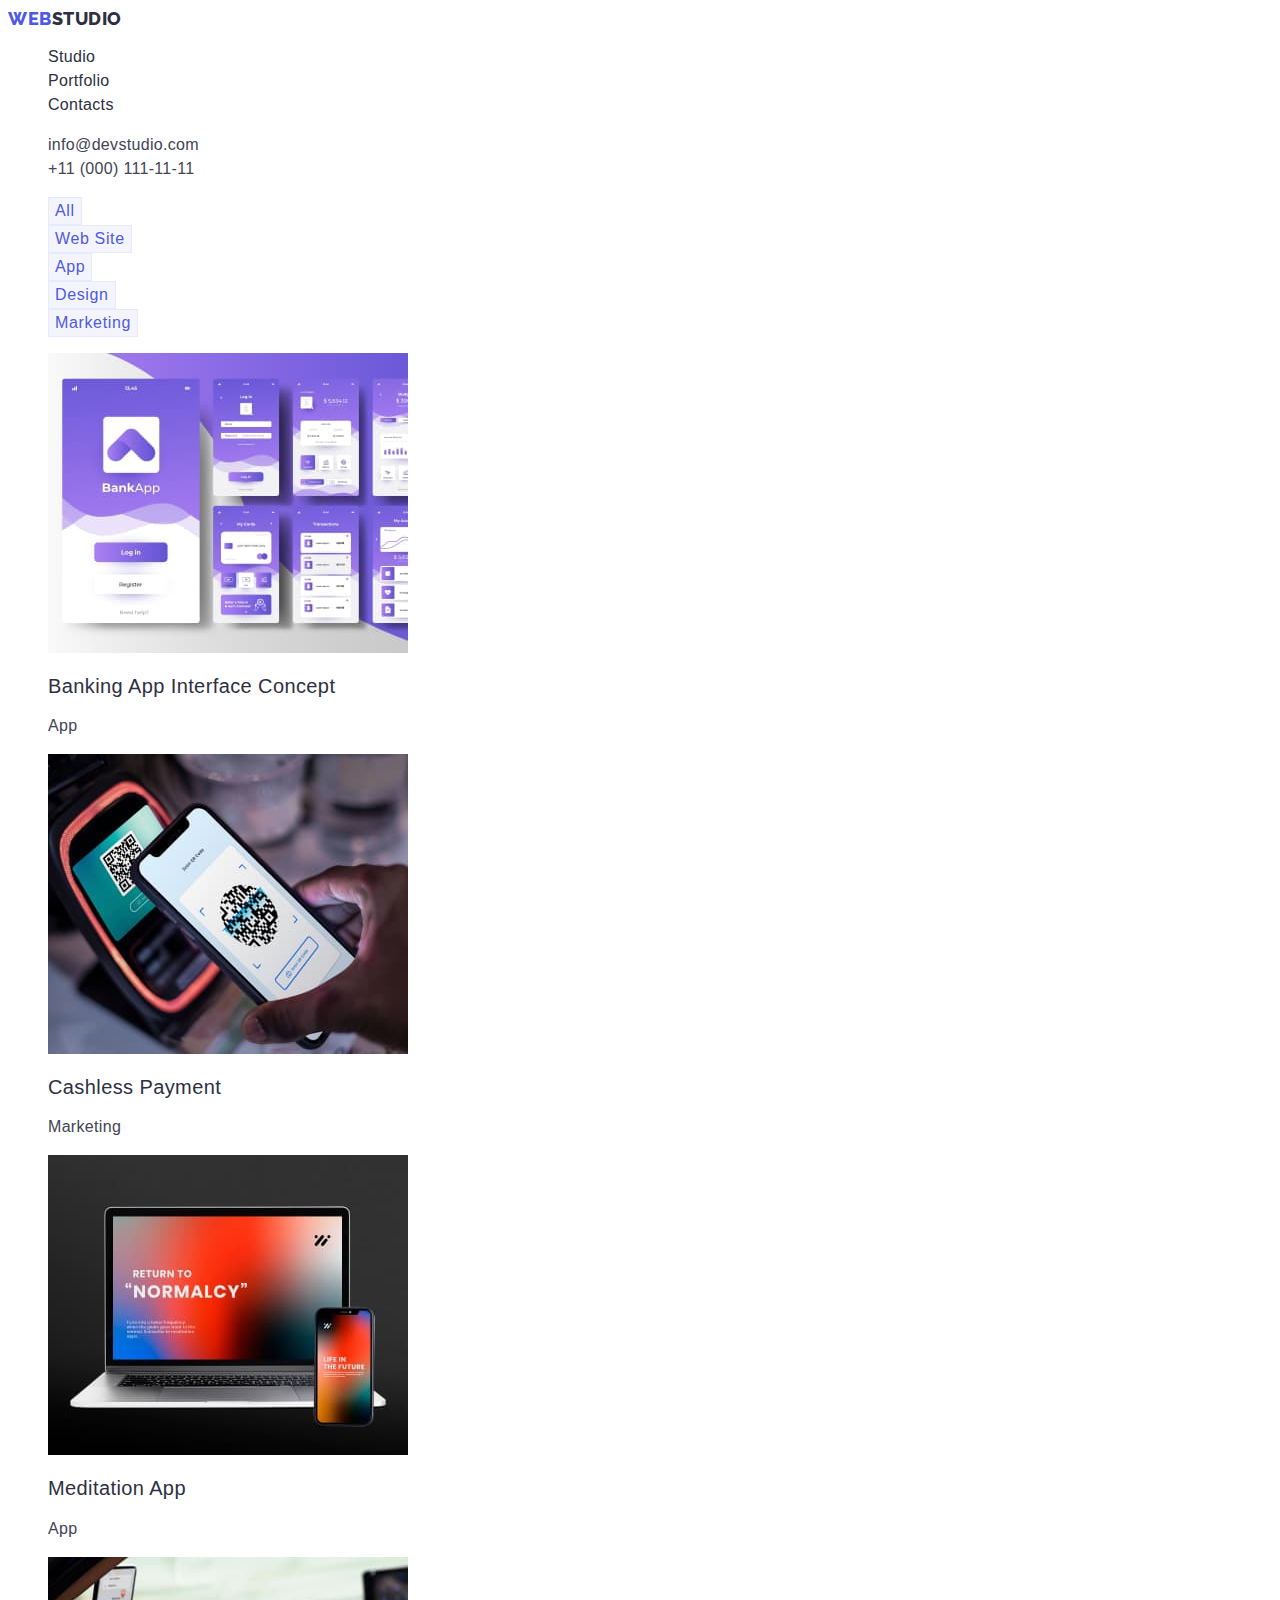
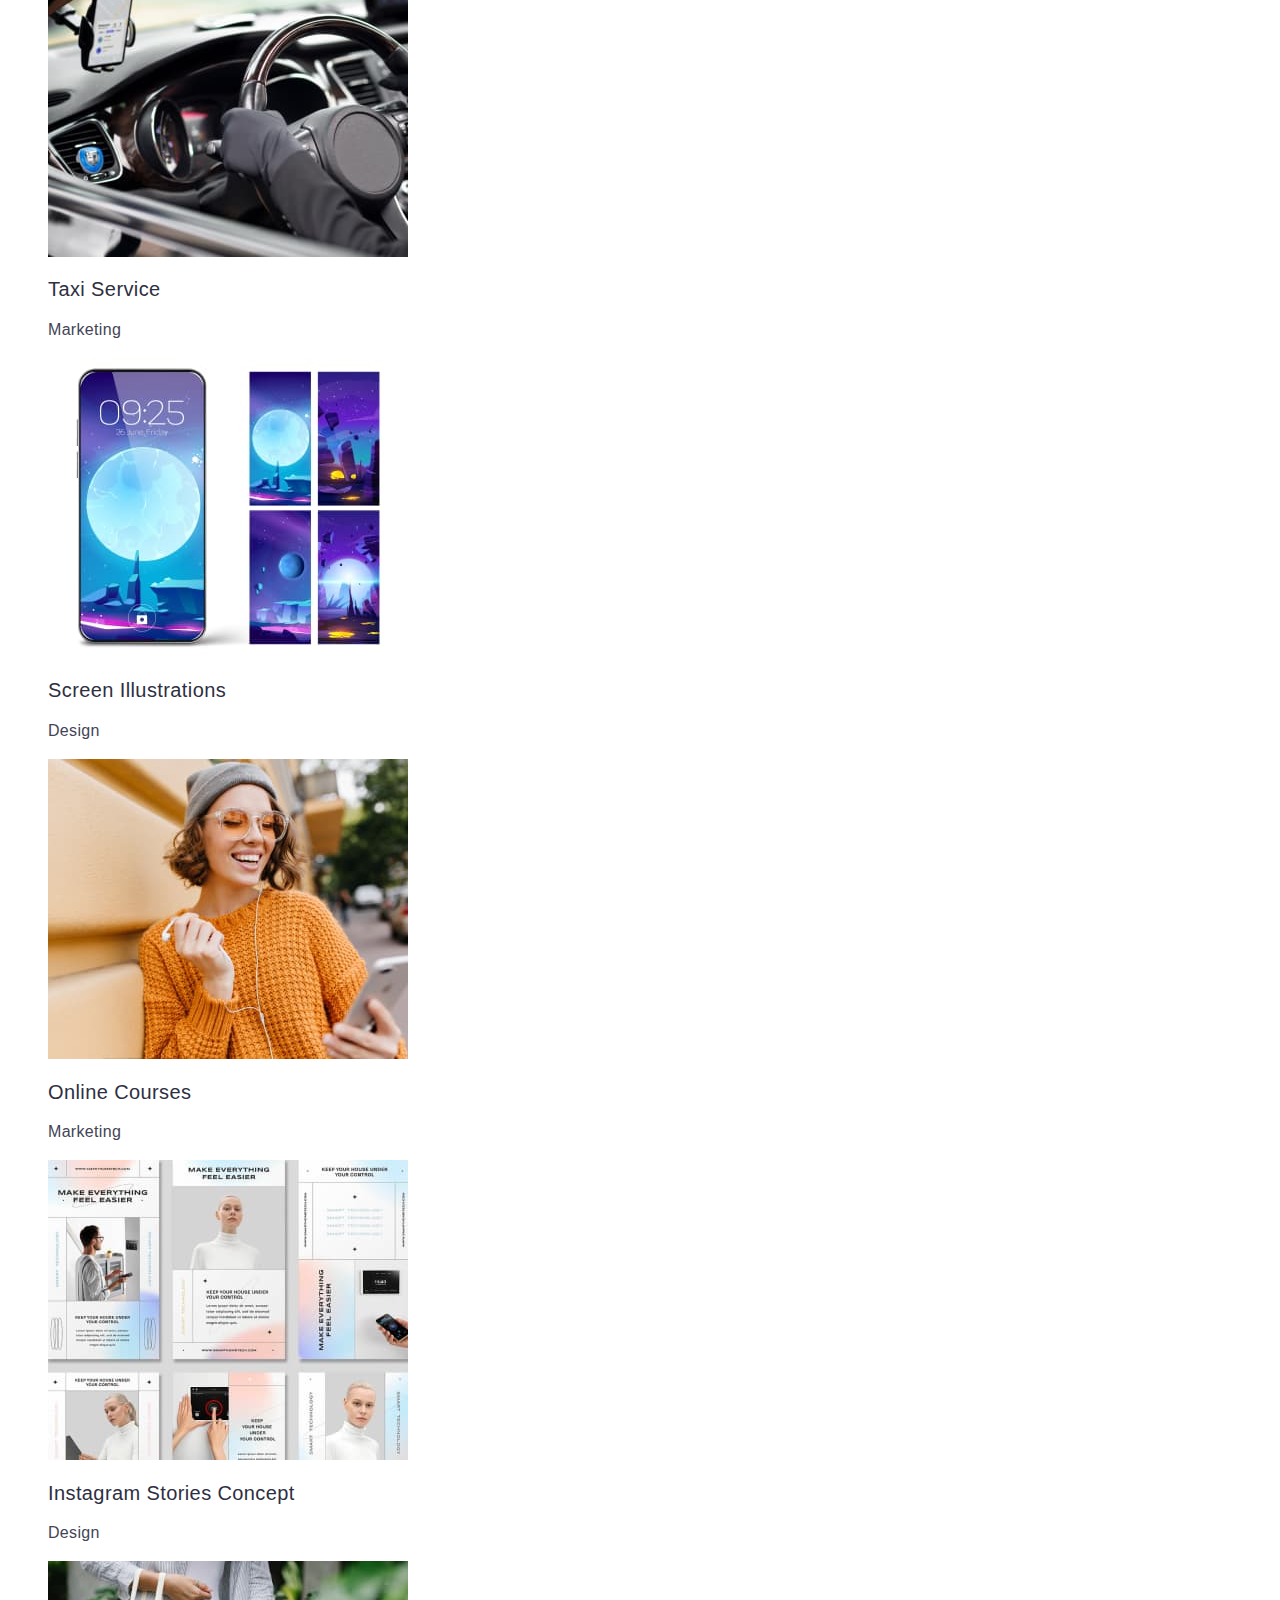
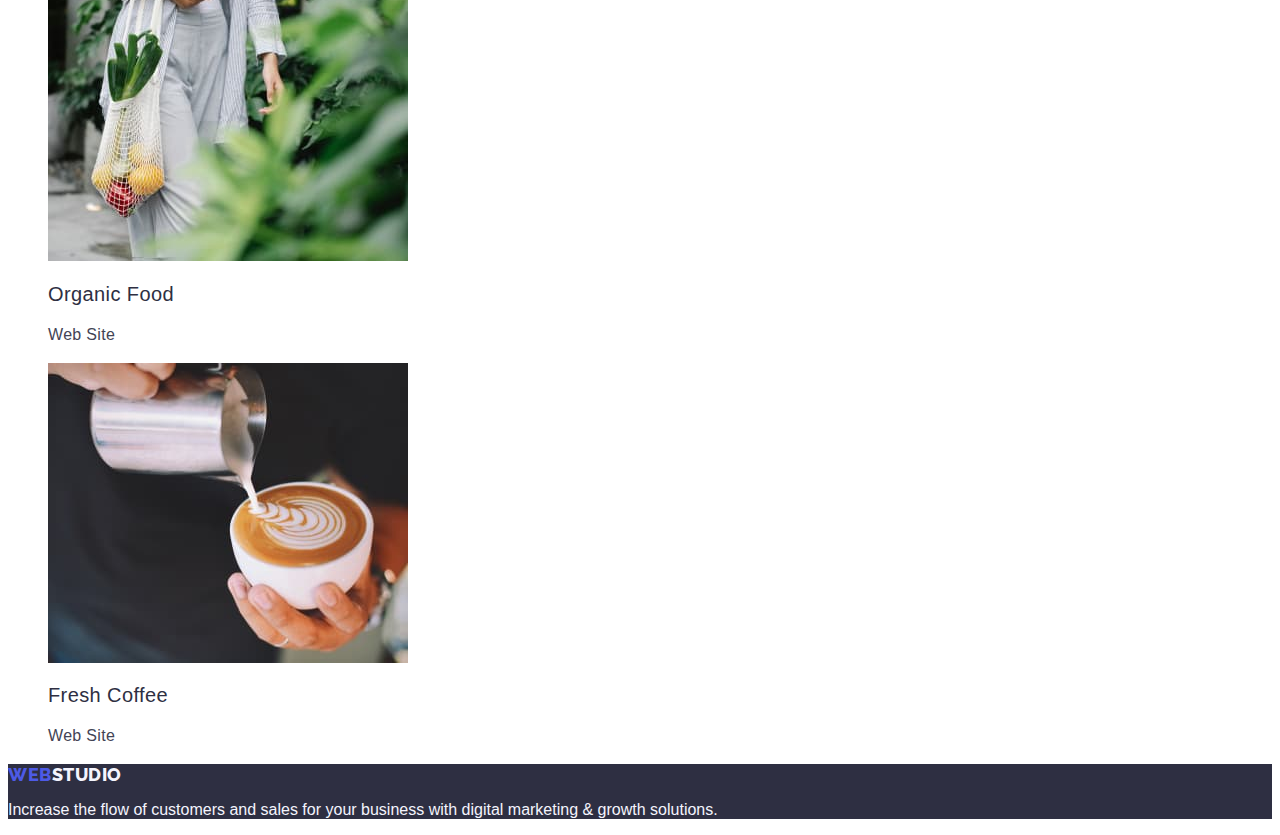
==== portfolio.html @ 7c03aff8 "Initial commit" ====
<!DOCTYPE html>
<html lang="en">
  <head>
    <meta charset="UTF-8" />
    <meta http-equiv="X-UA-Compatible" content="IE=edge" />
    <meta name="viewport" content="width=device-width, initial-scale=1.0" />
    <link rel="preconnect" href="https://fonts.googleapis.com" />
    <link rel="preconnect" href="https://fonts.gstatic.com" crossorigin />
    <link
      href="https://fonts.googleapis.com/css2?family=Raleway:wght@800&ampfamily=Roboto:wght@400;500;700&ampisplay=swap"
      rel="stylesheet"
    />

    <link rel="stylesheet" href="./css/made.css" />
    <title>Document</title>
  </head>
  <body>
    <header class="header">
      <nav class="header-navigation">
        <a href="./portfolio.html" class="header-logo link">
          Web<span class="header-logo-link">Studio</span>
        </a>
        <ul class="header-menu list">
          <li class="header-menu-item">
            <a class="header-menu-link-port link" href="./index.html">Studio</a>
          </li>
          <li class="header-menu-item">
            <a class="header-menu-link-port link" href="./portfolio.html"
              >Portfolio</a
            >
          </li>
          <li class="header-menu-item">
            <a class="header-menu-link-port link" href="">Contacts</a>
          </li>
        </ul>
      </nav>

      <address class="addreses">
        <ul class="header-address list">
          <li class="header-address-item">
            <a class="header-address-link link" href="mailto:info@devstudio.com"
              >info@devstudio.com</a
            >
          </li>
          <li class="header-address-item">
            <a class="header-address-link link" href="tel:+110001111111"
              >+11 (000) 111-11-11</a
            >
          </li>
        </ul>
      </address>
    </header>
    <main>
      <section class="port-btns">
        <h1 hidden>Buttons</h1>

        <ul class="port-btns-list list">
          <li class="port-btns-items">
            <button class="port-btns-link" type="button">All</button>
          </li>
          <li class="port-btns-items">
            <button class="port-btns-link" type="button">Web Site</button>
          </li>
          <li class="port-btns-items">
            <button class="port-btns-link" type="button">App</button>
          </li>
          <li class="port-btns-items">
            <button class="port-btns-link" type="button">Design</button>
          </li>
          <li class="port-btns-items">
            <button class="port-btns-link" type="button">Marketing</button>
          </li>
        </ul>
        <ul class="list">
          <li>
            <a class="link" href=""
              ><img src="./images/img21.jpg" alt="App" width="360" />
              <h2 class="benefits-subtitle">Banking App Interface Concept</h2>
              <p class="benefits-text">App</p></a
            >
          </li>
          <li>
            <a href="" class="link"
              ><img
                src="./images/img22.jpg"
                alt="Cashless Payment"
                width="360"
              />
              <h2 class="benefits-subtitle">Cashless Payment</h2>
              <p class="benefits-text">Marketing</p></a
            >
          </li>
          <li>
            <a class="link" href=""
              ><img src="./images/img23.jpg" alt="Meditation App" width="360" />
              <h2 class="benefits-subtitle">Meditation App</h2>
              <p class="benefits-text">App</p></a
            >
          </li>

          <li>
            <a href="" class="link"
              ><img src="./images/img24.jpg" alt="Taxi Service" width="360" />
              <h2 class="benefits-subtitle">Taxi Service</h2>
              <p class="benefits-text">Marketing</p></a
            >
          </li>
          <li>
            <a href="" class="link"
              ><img
                src="./images/img25.jpg"
                alt="Screen Illustrations"
                width="360"
              />
              <h2 class="benefits-subtitle">Screen Illustrations</h2>
              <p class="benefits-text">Design</p></a
            >
          </li>
          <li>
            <a href="" class="link"
              ><img src="./images/img26.jpg" alt="Online Courses" width="360" />
              <h2 class="benefits-subtitle">Online Courses</h2>
              <p class="benefits-text">Marketing</p></a
            >
          </li>

          <li>
            <a href="" class="link"
              ><img
                src="./images/img27.jpg"
                alt="Instagram Stories"
                width="360"
              />
              <h2 class="benefits-subtitle">Instagram Stories Concept</h2>
              <p class="benefits-text">Design</p></a
            >
          </li>
          <li>
            <a href="" class="link"
              ><img src="./images/img28.jpg" alt="Organic Food" width="360" />
              <h2 class="benefits-subtitle">Organic Food</h2>
              <p class="benefits-text">Web Site</p></a
            >
          </li>
          <li>
            <a href="" class="link"
              ><img src="./images/img29.jpg" alt="Fresh Coffee" width="360" />
              <h2 class="benefits-subtitle">Fresh Coffee</h2>
              <p class="benefits-text">Web Site</p></a
            >
          </li>
        </ul>
      </section>
    </main>
    <footer class="footer">
      <a href="./portfolio.html" class="footer-logo link">
        Web<span class="footer-logo-link">Studio</span>
      </a>
      <p class="footer-text">
        Increase the flow of customers and sales for your business with digital
        marketing & growth solutions.
      </p>
    </footer>
  </body>
</html>
---- css/made.css ----
body {
  font-family: "Roboto", sans-serif;
  background-color: #ffffff;
  color: var(--main-color);
}

:root {
  --black-color: #2e2f42;
  --white-color: #ffffff;
  --ocean-blue: #404bbf;
  --milk-color: #f4f4fd;
  --sky-blue: #4d5ae5;
  --main-color: #434455;
}

/* ----------------------------HEADER----------------------------- */

.header-logo {
  font-family: "Raleway", sans-serif;
  font-style: normal;
  font-weight: 800;
  font-size: 18px;
  line-height: 1.17;
  letter-spacing: 0.03em;
  color: var(--sky-blue);
  text-transform: uppercase;
}

.header-logo-link {
  color: var(--black-color);
}

.link {
  text-decoration: none;
}

.list {
  list-style-type: none;
}

.header-menu-link {
  font-weight: 500;
  font-size: 16px;
  line-height: 1.5;
  letter-spacing: 0.02em;
  color: var(--black-color);
}

.header-menu-link:hover,
.header-menu-link:focus {
  color: var(--ocean-blue);
}

.header-address-link {
  color: var(--main-color);
  line-height: 1.5;
  letter-spacing: 0.02em;
}

.header-address-link:hover,
.header-address-link:focus {
  color: var(--ocean-blue);
}

.addreses {
  font-style: normal;
}

/** -------------SECTION 1------------------ */

.hero {
  background-color: var(--black-color);
}

.hero-title {
  font-weight: 700;
  font-size: 56px;
  line-height: 1.07;
  letter-spacing: 0.02em;
  color: var(--white-color);
  text-align: center;
}

.hero-btn {
  font-family: "Roboto", sans-serif;
  font-style: normal;
  font-weight: 500;
  font-size: 16px;
  line-height: 1.5;
  letter-spacing: 0.04em;
  cursor: pointer;
  color: var(--white-color);
  background-color: var(--sky-blue);
}

.hero-btn:hover,
.hero-btn:focus {
  background-color: var(--ocean-blue);
}

/** -------------SECTION 2----------------- */

.benefits-subtitle {
  font-weight: 500;
  font-size: 20px;
  line-height: 1.2;
  letter-spacing: 0.02em;
  color: var(--black-color);
}
.benefits-text {
  font-size: 16px;
  line-height: 1.5;
  letter-spacing: 0.02em;
  color: #434455;
}

/** --------------SECTION 3-------------- */

.doing-title {
  font-weight: 700;
  font-size: 36px;
  line-height: 1.11;
  text-align: center;
  letter-spacing: 0.02em;
  text-transform: capitalize;
  color: var(--black-color);
}

/** ----------------SECTION 4-----------------  */

.team {
  background-color: var(--milk-color);
}

.team-list-item {
  background-color: var(--white-color);
}

/**------------------FOOTER----------------- */

.footer {
  background-color: var(--black-color);
}
.footer-logo {
  font-family: "Raleway", sans-serif;
  font-style: normal;
  font-weight: 800;
  font-size: 18px;
  line-height: 1.17;
  letter-spacing: 0.03em;
  color: var(--sky-blue);
  text-transform: uppercase;
}

.footer-logo-link {
  color: var(--milk-color);
}

.footer-text {
  color: var(--milk-color);
}

/** ----------------PORTFOLIO SECTION LIST 1------------ */

.port-btns-link {
  font-family: "Roboto", sans-serif;
  font-weight: 500;
  font-size: 16px;
  line-height: 1.5;
  letter-spacing: 0.04em;
  color: var(--sky-blue);
  background-color: var(--milk-color);
  border: 1px solid #e7e9fc;
  cursor: pointer;
}

.port-btns-link:hover {
  color: var(--white-color);
  background-color: var(--ocean-blue);
}
.port-btns-link:focus {
  color: var(--white-color);
  background-color: var(--ocean-blue);
}

.header-menu-link-port {
  font-style: normal;
  font-weight: 500;
  font-size: 16px;
  line-height: 1.5;
  letter-spacing: 0.02em;
  color: var(--black-color);
}

.header-menu-link-port:hover,
.header-menu-link-port:focus {
  color: var(--ocean-blue);
}
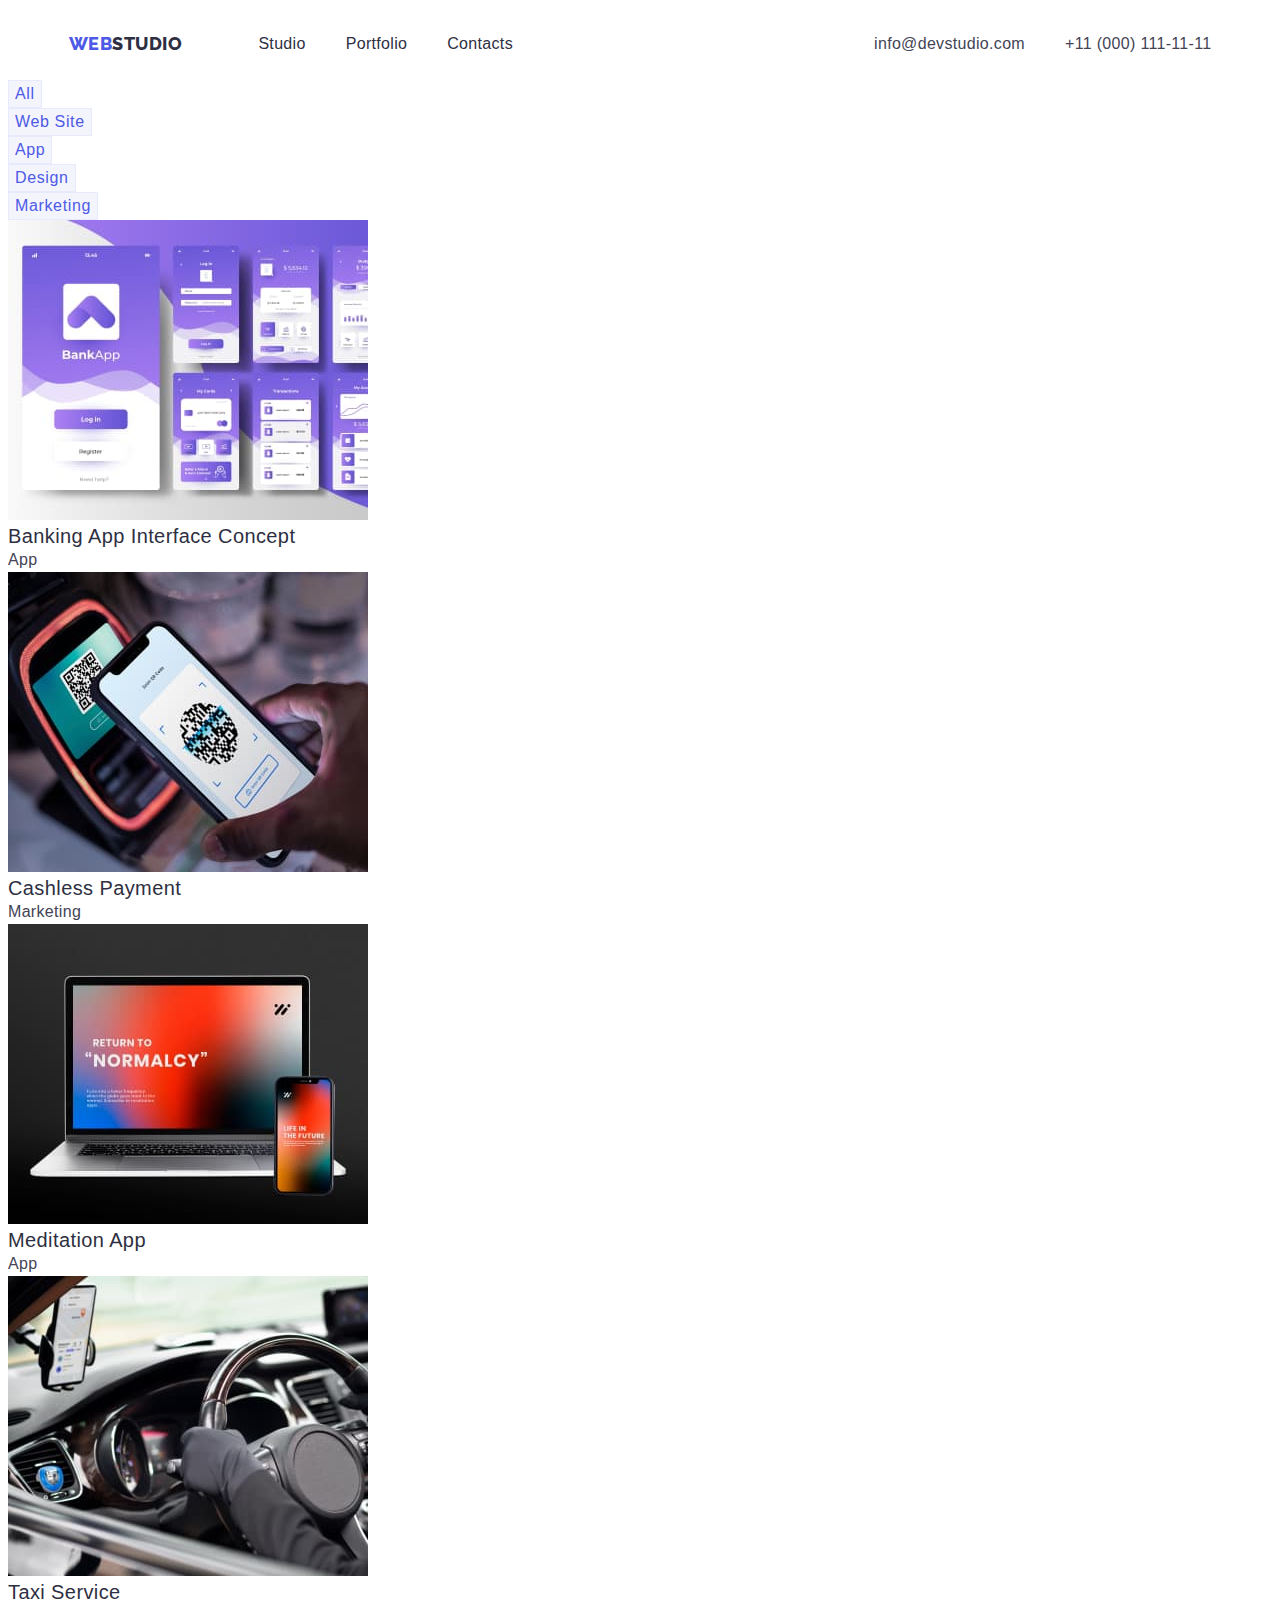
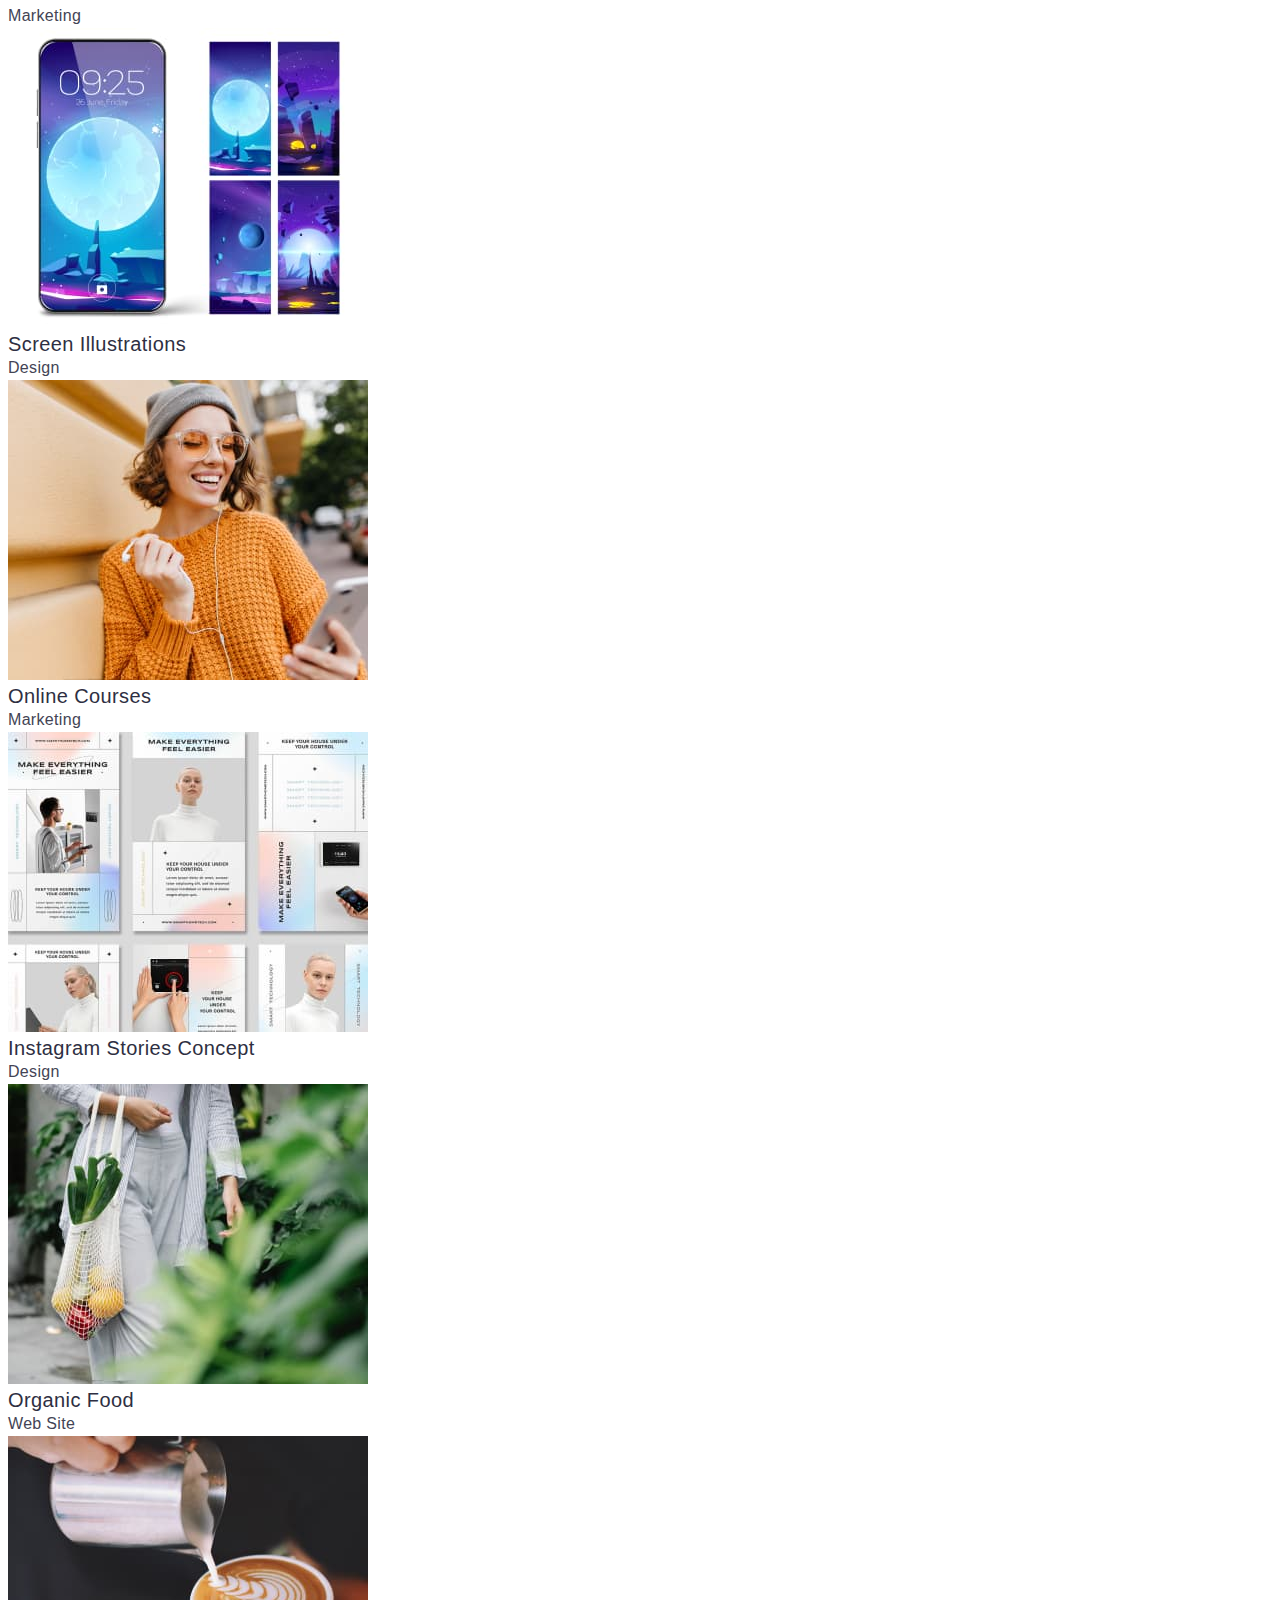
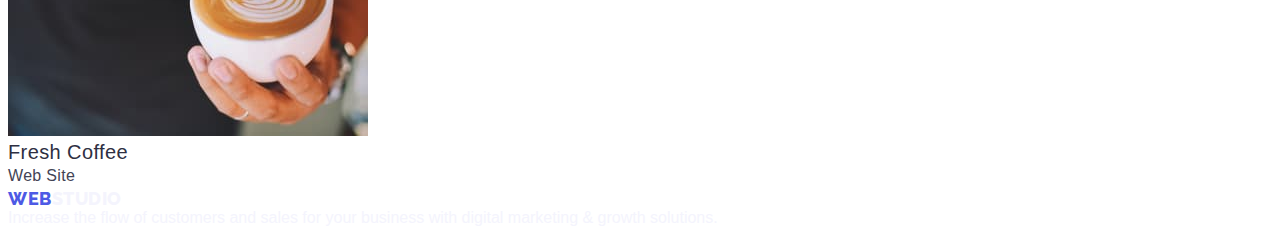
==== commit 067eb2a0: "hw3" ====
--- a/portfolio.html
+++ b/portfolio.html
@@ -10,45 +10,57 @@
       href="https://fonts.googleapis.com/css2?family=Raleway:wght@800&ampfamily=Roboto:wght@400;500;700&ampisplay=swap"
       rel="stylesheet"
     />
-
+    <link
+      rel="stylesheet"
+      href="https://cdnjs.cloudflare.com/ajax/libs/modern-normalize/2.0.0/modern-normalize.min.css"
+      integrity="sha512-4xo8blKMVCiXpTaLzQSLSw3KFOVPWhm/TRtuPVc4WG6kUgjH6J03IBuG7JZPkcWMxJ5huwaBpOpnwYElP/m6wg=="
+      crossorigin="anonymous"
+      referrerpolicy="no-referrer"
+    />
     <link rel="stylesheet" href="./css/made.css" />
     <title>Document</title>
   </head>
   <body>
     <header class="header">
-      <nav class="header-navigation">
-        <a href="./portfolio.html" class="header-logo link">
-          Web<span class="header-logo-link">Studio</span>
-        </a>
-        <ul class="header-menu list">
-          <li class="header-menu-item">
-            <a class="header-menu-link-port link" href="./index.html">Studio</a>
-          </li>
-          <li class="header-menu-item">
-            <a class="header-menu-link-port link" href="./portfolio.html"
-              >Portfolio</a
-            >
-          </li>
-          <li class="header-menu-item">
-            <a class="header-menu-link-port link" href="">Contacts</a>
-          </li>
-        </ul>
-      </nav>
+      <div class="container header-container">
+        <nav class="header-navigation">
+          <a href="./portfolio.html" class="header-logo link">
+            Web<span class="header-logo-link">Studio</span>
+          </a>
+          <ul class="header-menu list">
+            <li class="header-menu-item">
+              <a class="header-menu-link-port link" href="./index.html"
+                >Studio</a
+              >
+            </li>
+            <li class="header-menu-item">
+              <a class="header-menu-link-port link" href="./portfolio.html"
+                >Portfolio</a
+              >
+            </li>
+            <li class="header-menu-item">
+              <a class="header-menu-link-port link" href="">Contacts</a>
+            </li>
+          </ul>
+        </nav>
 
-      <address class="addreses">
-        <ul class="header-address list">
-          <li class="header-address-item">
-            <a class="header-address-link link" href="mailto:info@devstudio.com"
-              >info@devstudio.com</a
-            >
-          </li>
-          <li class="header-address-item">
-            <a class="header-address-link link" href="tel:+110001111111"
-              >+11 (000) 111-11-11</a
-            >
-          </li>
-        </ul>
-      </address>
+        <address class="addreses">
+          <ul class="header-address list">
+            <li class="header-address-item">
+              <a
+                class="header-address-link link"
+                href="mailto:info@devstudio.com"
+                >info@devstudio.com</a
+              >
+            </li>
+            <li class="header-address-item">
+              <a class="header-address-link link" href="tel:+110001111111"
+                >+11 (000) 111-11-11</a
+              >
+            </li>
+          </ul>
+        </address>
+      </div>
     </header>
     <main>
       <section class="port-btns">
--- a/css/made.css
+++ b/css/made.css
@@ -13,7 +13,32 @@
   --main-color: #434455;
 }
 
-/* ----------------------------HEADER----------------------------- */
+p,
+h1,
+h2,
+h3,
+h4,
+h5,
+h6 {
+  margin-top: 0;
+  margin-bottom: 0;
+}
+
+/** ----------------------------HEADER----------------------------- */
+
+.container {
+  width: 100%;
+  max-width: 1143px;
+  padding-left: 15px;
+  padding-right: 15px;
+  margin: 0 auto;
+}
+
+.header {
+  padding-top: 24px;
+  padding-bottom: 24px;
+  align-items: center;
+}
 
 .header-logo {
   font-family: "Raleway", sans-serif;
@@ -24,6 +49,7 @@
   letter-spacing: 0.03em;
   color: var(--sky-blue);
   text-transform: uppercase;
+  align-items: center;
 }
 
 .header-logo-link {
@@ -36,6 +62,27 @@
 
 .list {
   list-style-type: none;
+  margin-top: 0;
+  margin-bottom: 0;
+  padding-left: 0;
+}
+
+.header-container {
+  display: flex;
+  align-items: center;
+}
+
+.header-navigation {
+  display: flex;
+  align-items: center;
+  flex-grow: 1;
+}
+
+.header-menu {
+  display: flex;
+  align-items: center;
+  margin-left: 76px;
+  gap: 40px;
 }
 
 .header-menu-link {
@@ -51,6 +98,12 @@
   color: var(--ocean-blue);
 }
 
+.header-address {
+  display: flex;
+  align-items: center;
+  gap: 40px;
+}
+
 .header-address-link {
   color: var(--main-color);
   line-height: 1.5;
@@ -64,12 +117,20 @@
 
 .addreses {
   font-style: normal;
+  align-items: center;
 }
 
 /** -------------SECTION 1------------------ */
 
 .hero {
+  padding-bottom: 120px;
+}
+
+.hero-container {
   background-color: var(--black-color);
+  padding: 191px 472px 188px 472px;
+  height: 600px;
+  max-width: 1440px;
 }
 
 .hero-title {
@@ -79,6 +140,8 @@
   letter-spacing: 0.02em;
   color: var(--white-color);
   text-align: center;
+  max-width: 496px;
+  margin-bottom: 45px;
 }
 
 .hero-btn {
@@ -91,6 +154,9 @@
   cursor: pointer;
   color: var(--white-color);
   background-color: var(--sky-blue);
+  border-radius: 4px;
+  min-width: 196px;
+  height: 56px;
 }
 
 .hero-btn:hover,
@@ -100,6 +166,10 @@
 
 /** -------------SECTION 2----------------- */
 
+.benefits-container {
+  padding-bottom: 120px;
+}
+
 .benefits-subtitle {
   font-weight: 500;
   font-size: 20px;
@@ -114,6 +184,10 @@
   color: #434455;
 }
 
+.benefits-list {
+  display: flex;
+  gap: 24px;
+}
 /** --------------SECTION 3-------------- */
 
 .doing-title {
@@ -124,6 +198,23 @@
   letter-spacing: 0.02em;
   text-transform: capitalize;
   color: var(--black-color);
+  padding-bottom: 72px;
+}
+
+.doing-list {
+  display: flex;
+  padding-bottom: 120px;
+  gap: 24px;
+}
+
+.team-title {
+  padding-top: 120px;
+}
+
+.team-list {
+  display: flex;
+  padding-bottom: 120px;
+  gap: 24px;
 }
 
 /** ----------------SECTION 4-----------------  */
@@ -134,13 +225,21 @@
 
 .team-list-item {
   background-color: var(--white-color);
+  padding-bottom: 32px;
 }
 
 /**------------------FOOTER----------------- */
 
 .footer {
+}
+
+.footer-container {
   background-color: var(--black-color);
-}
+  max-width: 1440px;
+  height: 312px;
+  padding: 100px 1020px 101px 156px;
+}
+
 .footer-logo {
   font-family: "Raleway", sans-serif;
   font-style: normal;
@@ -150,6 +249,7 @@
   letter-spacing: 0.03em;
   color: var(--sky-blue);
   text-transform: uppercase;
+  margin-bottom: 15px;
 }
 
 .footer-logo-link {
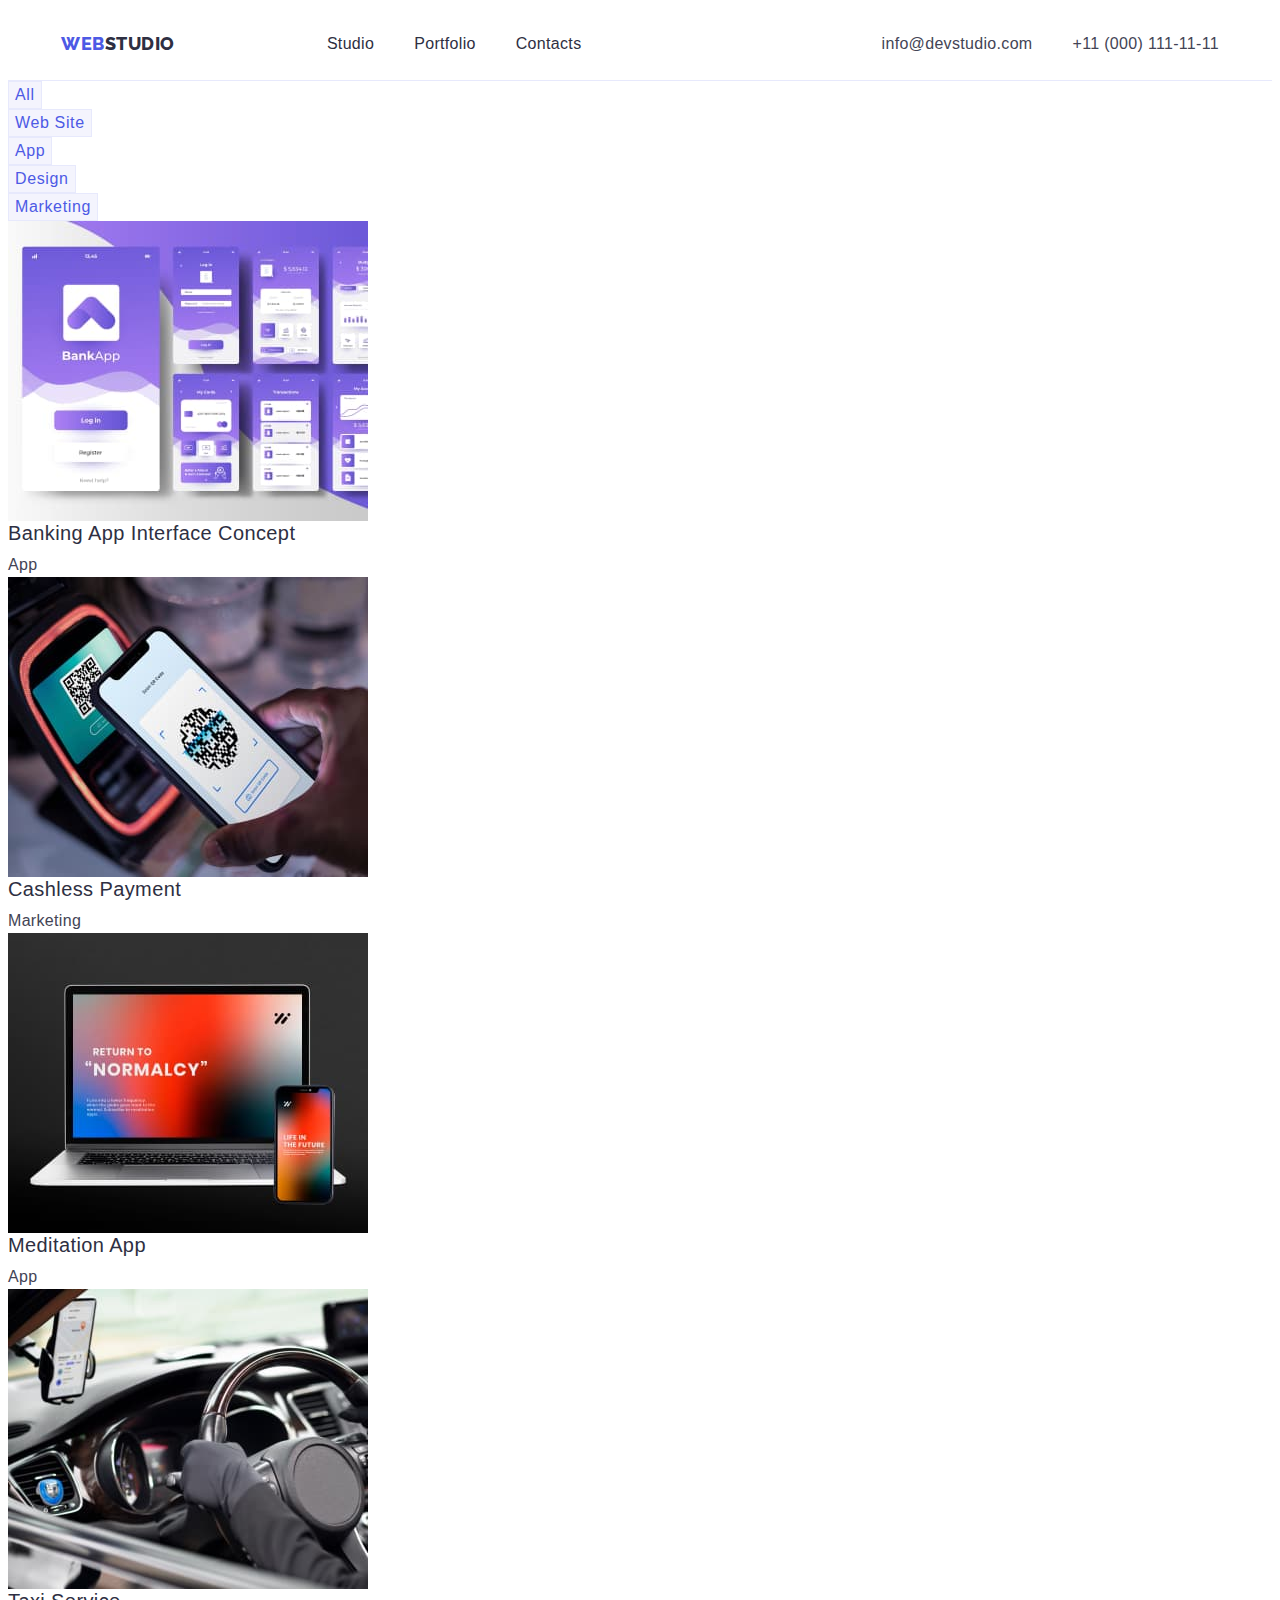
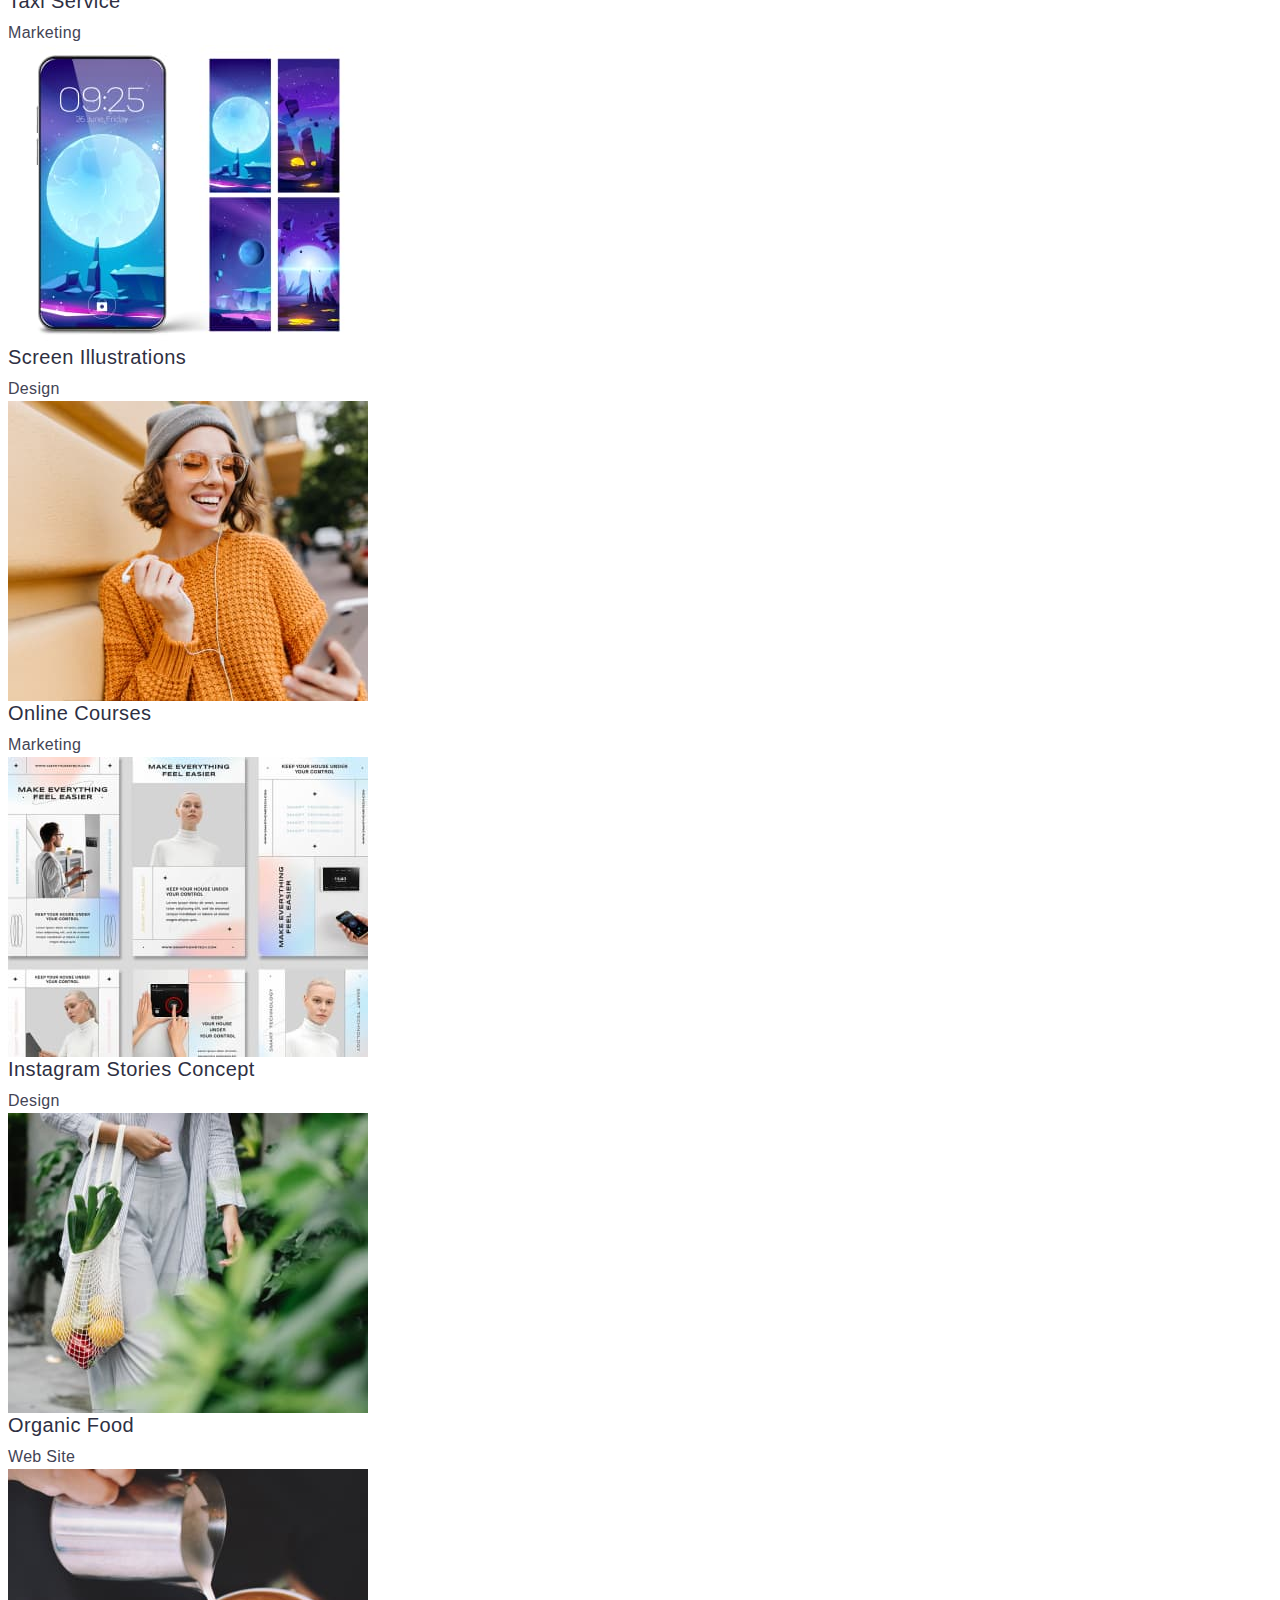
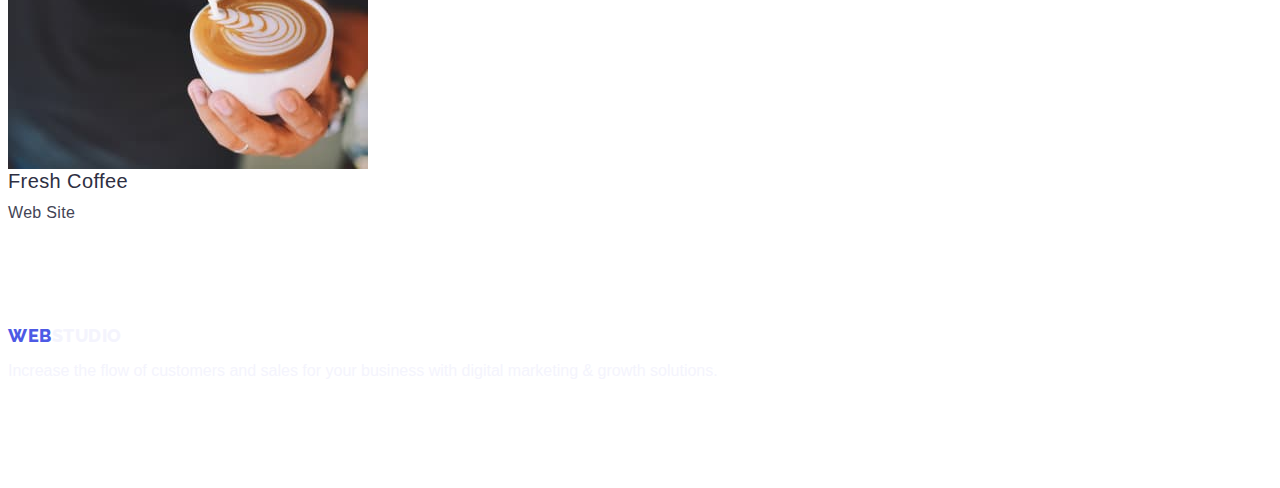
==== commit b7c57afe: "hw3" ====
--- a/portfolio.html
+++ b/portfolio.html
@@ -21,6 +21,8 @@
     <title>Document</title>
   </head>
   <body>
+    <!-- ---------------HEADER-------------------------- -->
+
     <header class="header">
       <div class="container header-container">
         <nav class="header-navigation">
@@ -63,8 +65,12 @@
       </div>
     </header>
     <main>
+      <!-- ----------------SECTION---------------------- -->
+
       <section class="port-btns">
         <h1 hidden>Buttons</h1>
+
+        <!-- -------------------BUTTONS----------------- -->
 
         <ul class="port-btns-list list">
           <li class="port-btns-items">
@@ -83,6 +89,9 @@
             <button class="port-btns-link" type="button">Marketing</button>
           </li>
         </ul>
+
+        <!-- ----------------IMAGES------------------------ -->
+
         <ul class="list">
           <li>
             <a class="link" href=""
@@ -164,6 +173,9 @@
         </ul>
       </section>
     </main>
+
+    <!-- ---------------------FOOTER---------------------------- -->
+
     <footer class="footer">
       <a href="./portfolio.html" class="footer-logo link">
         Web<span class="footer-logo-link">Studio</span>
--- a/css/made.css
+++ b/css/made.css
@@ -28,7 +28,7 @@
 
 .container {
   width: 100%;
-  max-width: 1143px;
+  max-width: 1158px;
   padding-left: 15px;
   padding-right: 15px;
   margin: 0 auto;
@@ -38,6 +38,7 @@
   padding-top: 24px;
   padding-bottom: 24px;
   align-items: center;
+  border-bottom: 1px solid #e7e9fc;
 }
 
 .header-logo {
@@ -50,6 +51,7 @@
   color: var(--sky-blue);
   text-transform: uppercase;
   align-items: center;
+  margin-right: 76px;
 }
 
 .header-logo-link {
@@ -91,6 +93,7 @@
   line-height: 1.5;
   letter-spacing: 0.02em;
   color: var(--black-color);
+  padding: 24px 0 24px;
 }
 
 .header-menu-link:hover,
@@ -123,12 +126,12 @@
 /** -------------SECTION 1------------------ */
 
 .hero {
-  padding-bottom: 120px;
+  padding: 188px 0;
 }
 
 .hero-container {
   background-color: var(--black-color);
-  padding: 191px 472px 188px 472px;
+
   height: 600px;
   max-width: 1440px;
 }
@@ -154,9 +157,11 @@
   cursor: pointer;
   color: var(--white-color);
   background-color: var(--sky-blue);
+  border: none;
   border-radius: 4px;
-  min-width: 196px;
+  min-width: 169px;
   height: 56px;
+  display: block;
 }
 
 .hero-btn:hover,
@@ -166,8 +171,25 @@
 
 /** -------------SECTION 2----------------- */
 
-.benefits-container {
-  padding-bottom: 120px;
+.benefits {
+  padding: 120px 0;
+}
+
+.benefits-item {
+  width: calc((100% - 72px) / 4);
+}
+
+.visually-hidden {
+  position: absolute;
+  width: 1px;
+  height: 1px;
+  margin: -1px;
+  border: 0;
+  padding: 0;
+  white-space: nowrap;
+  clip-path: inset(100%);
+  clip: rect(0 0 0 0);
+  overflow: hidden;
 }
 
 .benefits-subtitle {
@@ -176,6 +198,7 @@
   line-height: 1.2;
   letter-spacing: 0.02em;
   color: var(--black-color);
+  margin-bottom: 8px;
 }
 .benefits-text {
   font-size: 16px;
@@ -189,6 +212,14 @@
   gap: 24px;
 }
 /** --------------SECTION 3-------------- */
+
+img {
+  display: block;
+}
+
+.doing {
+  padding-bottom: 120px;
+}
 
 .doing-title {
   font-weight: 700;
@@ -198,7 +229,7 @@
   letter-spacing: 0.02em;
   text-transform: capitalize;
   color: var(--black-color);
-  padding-bottom: 72px;
+  margin-bottom: 72px;
 }
 
 .doing-list {
@@ -231,6 +262,7 @@
 /**------------------FOOTER----------------- */
 
 .footer {
+  padding: 100px 0;
 }
 
 .footer-container {
@@ -250,6 +282,8 @@
   color: var(--sky-blue);
   text-transform: uppercase;
   margin-bottom: 15px;
+  display: inline-block;
+  margin-bottom: 16px;
 }
 
 .footer-logo-link {
@@ -290,6 +324,7 @@
   line-height: 1.5;
   letter-spacing: 0.02em;
   color: var(--black-color);
+  padding: 24px 0;
 }
 
 .header-menu-link-port:hover,
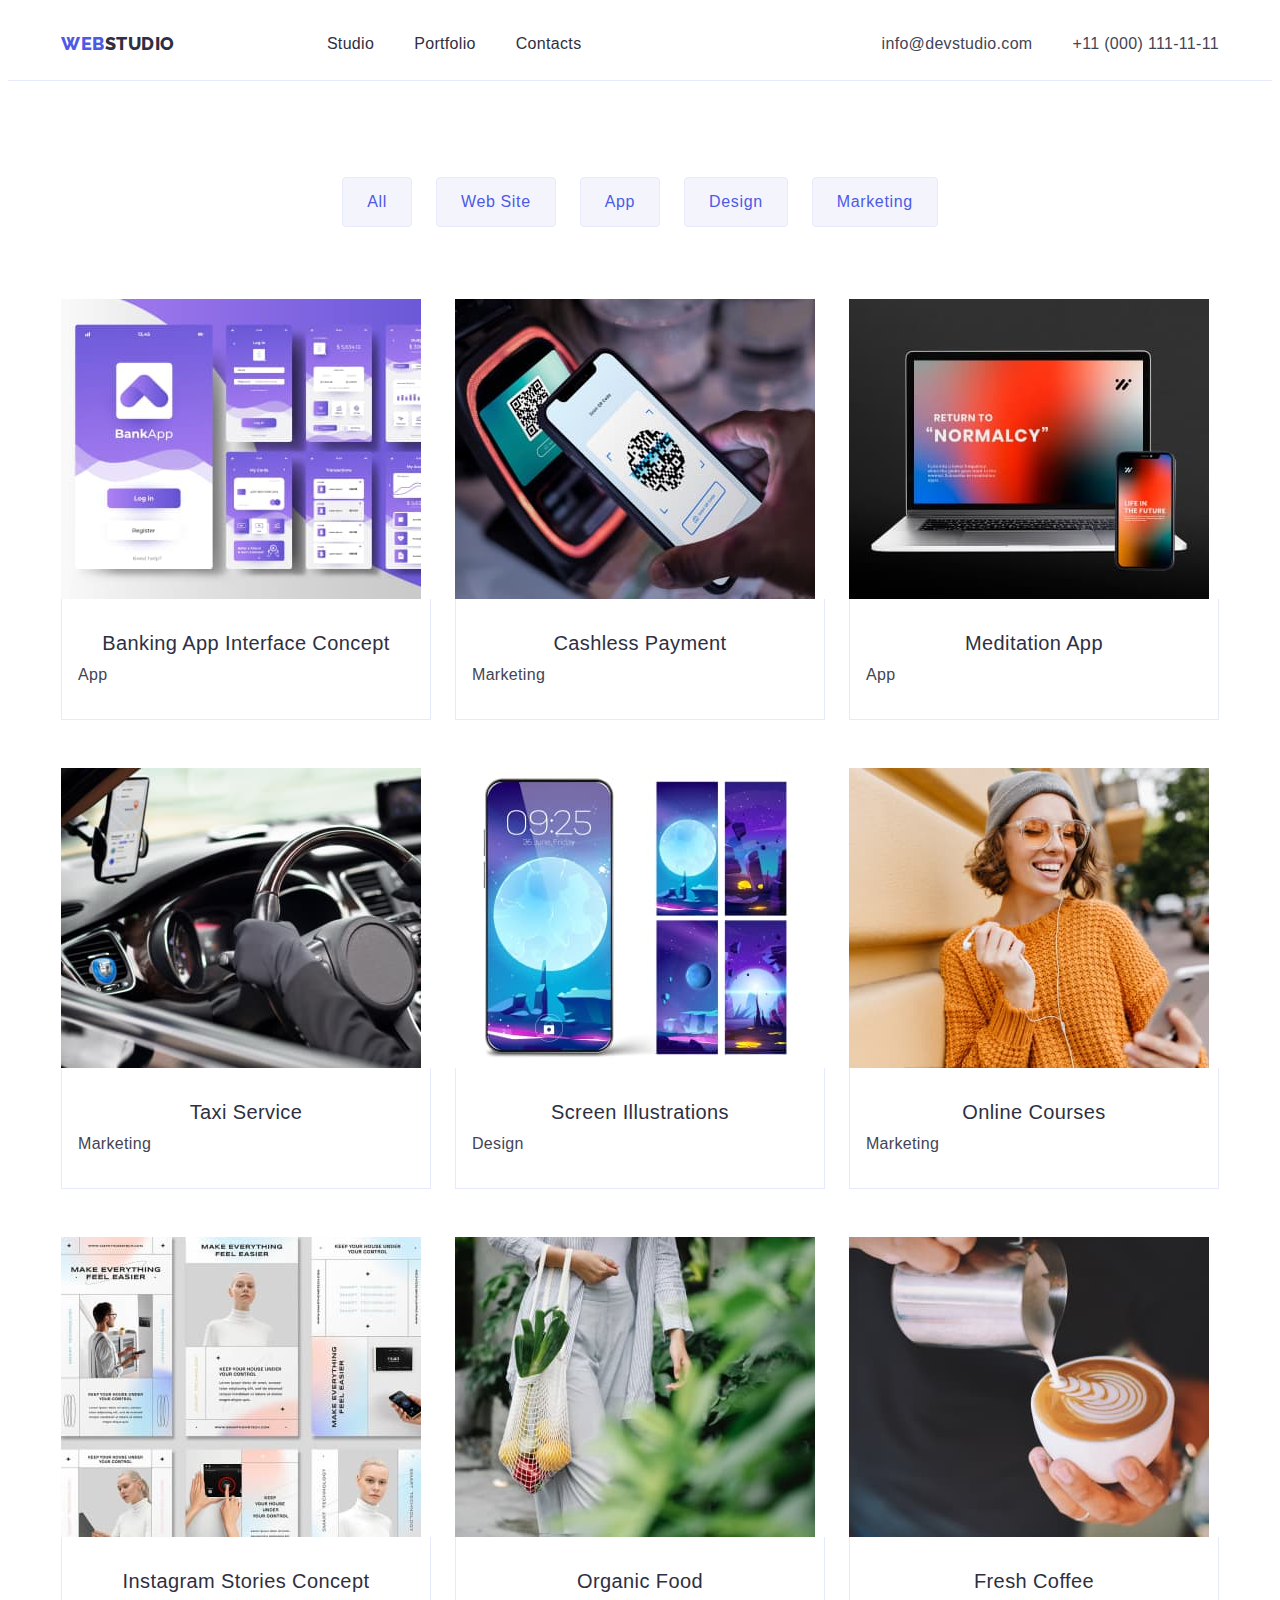
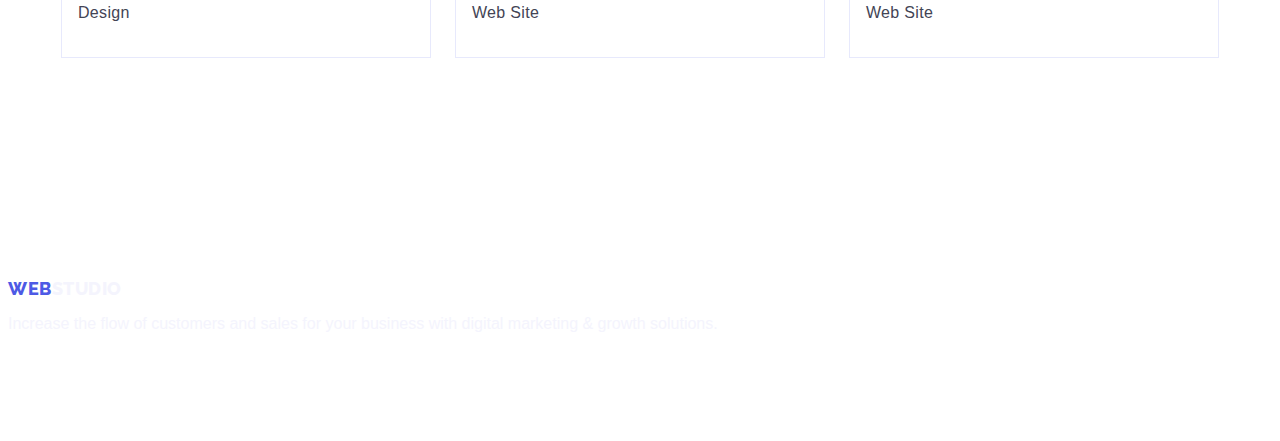
==== commit a92910ae: "hw3" ====
--- a/portfolio.html
+++ b/portfolio.html
@@ -67,110 +67,156 @@
     <main>
       <!-- ----------------SECTION---------------------- -->
 
-      <section class="port-btns">
-        <h1 hidden>Buttons</h1>
-
-        <!-- -------------------BUTTONS----------------- -->
-
-        <ul class="port-btns-list list">
-          <li class="port-btns-items">
-            <button class="port-btns-link" type="button">All</button>
-          </li>
-          <li class="port-btns-items">
-            <button class="port-btns-link" type="button">Web Site</button>
-          </li>
-          <li class="port-btns-items">
-            <button class="port-btns-link" type="button">App</button>
-          </li>
-          <li class="port-btns-items">
-            <button class="port-btns-link" type="button">Design</button>
-          </li>
-          <li class="port-btns-items">
-            <button class="port-btns-link" type="button">Marketing</button>
-          </li>
-        </ul>
-
-        <!-- ----------------IMAGES------------------------ -->
-
-        <ul class="list">
-          <li>
-            <a class="link" href=""
-              ><img src="./images/img21.jpg" alt="App" width="360" />
-              <h2 class="benefits-subtitle">Banking App Interface Concept</h2>
-              <p class="benefits-text">App</p></a
-            >
-          </li>
-          <li>
-            <a href="" class="link"
-              ><img
-                src="./images/img22.jpg"
-                alt="Cashless Payment"
-                width="360"
-              />
-              <h2 class="benefits-subtitle">Cashless Payment</h2>
-              <p class="benefits-text">Marketing</p></a
-            >
-          </li>
-          <li>
-            <a class="link" href=""
-              ><img src="./images/img23.jpg" alt="Meditation App" width="360" />
-              <h2 class="benefits-subtitle">Meditation App</h2>
-              <p class="benefits-text">App</p></a
-            >
-          </li>
-
-          <li>
-            <a href="" class="link"
-              ><img src="./images/img24.jpg" alt="Taxi Service" width="360" />
-              <h2 class="benefits-subtitle">Taxi Service</h2>
-              <p class="benefits-text">Marketing</p></a
-            >
-          </li>
-          <li>
-            <a href="" class="link"
-              ><img
-                src="./images/img25.jpg"
-                alt="Screen Illustrations"
-                width="360"
-              />
-              <h2 class="benefits-subtitle">Screen Illustrations</h2>
-              <p class="benefits-text">Design</p></a
-            >
-          </li>
-          <li>
-            <a href="" class="link"
-              ><img src="./images/img26.jpg" alt="Online Courses" width="360" />
-              <h2 class="benefits-subtitle">Online Courses</h2>
-              <p class="benefits-text">Marketing</p></a
-            >
-          </li>
-
-          <li>
-            <a href="" class="link"
-              ><img
-                src="./images/img27.jpg"
-                alt="Instagram Stories"
-                width="360"
-              />
-              <h2 class="benefits-subtitle">Instagram Stories Concept</h2>
-              <p class="benefits-text">Design</p></a
-            >
-          </li>
-          <li>
-            <a href="" class="link"
-              ><img src="./images/img28.jpg" alt="Organic Food" width="360" />
-              <h2 class="benefits-subtitle">Organic Food</h2>
-              <p class="benefits-text">Web Site</p></a
-            >
-          </li>
-          <li>
-            <a href="" class="link"
-              ><img src="./images/img29.jpg" alt="Fresh Coffee" width="360" />
-              <h2 class="benefits-subtitle">Fresh Coffee</h2>
-              <p class="benefits-text">Web Site</p></a
-            >
-          </li>
-        </ul>
+      <section class="section-port">
+        <div class="container">
+          <h1 class="visually-hidden">Buttons</h1>
+
+          <!-- -------------------BUTTONS----------------- -->
+
+          <ul class="port-btns-list list">
+            <li class="port-btns-items">
+              <button class="port-btns-link" type="button">All</button>
+            </li>
+            <li class="port-btns-items">
+              <button class="port-btns-link" type="button">Web Site</button>
+            </li>
+            <li class="port-btns-items">
+              <button class="port-btns-link" type="button">App</button>
+            </li>
+            <li class="port-btns-items">
+              <button class="port-btns-link" type="button">Design</button>
+            </li>
+            <li class="port-btns-items">
+              <button class="port-btns-link" type="button">Marketing</button>
+            </li>
+          </ul>
+
+          <!-- ----------------IMAGES------------------------ -->
+
+          <ul class="list images-list">
+            <li class="images-item">
+              <a class="link" href=""
+                ><img src="./images/img21.jpg" alt="App" width="360" />
+                <div class="images-container">
+                  <h2 class="benefits-subtitle images-subtitle">
+                    Banking App Interface Concept
+                  </h2>
+                  <p class="benefits-text">App</p>
+                </div>
+              </a>
+            </li>
+            <li class="images-item">
+              <a href="" class="link"
+                ><img
+                  src="./images/img22.jpg"
+                  alt="Cashless Payment"
+                  width="360"
+                />
+                <div class="images-container">
+                  <h2 class="benefits-subtitle images-subtitle">
+                    Cashless Payment
+                  </h2>
+                  <p class="benefits-text">Marketing</p>
+                </div></a
+              >
+            </li>
+            <li class="images-item">
+              <a class="link" href=""
+                ><img
+                  src="./images/img23.jpg"
+                  alt="Meditation App"
+                  width="360"
+                />
+                <div class="images-container">
+                  <h2 class="benefits-subtitle images-subtitle">
+                    Meditation App
+                  </h2>
+                  <p class="benefits-text">App</p>
+                </div></a
+              >
+            </li>
+
+            <li class="images-item">
+              <a href="" class="link"
+                ><img src="./images/img24.jpg" alt="Taxi Service" width="360" />
+                <div class="images-container">
+                  <h2 class="benefits-subtitle images-subtitle">
+                    Taxi Service
+                  </h2>
+                  <p class="benefits-text">Marketing</p>
+                </div></a
+              >
+            </li>
+            <li class="images-item">
+              <a href="" class="link"
+                ><img
+                  src="./images/img25.jpg"
+                  alt="Screen Illustrations"
+                  width="360"
+                />
+                <div class="images-container">
+                  <h2 class="benefits-subtitle images-subtitle">
+                    Screen Illustrations
+                  </h2>
+                  <p class="benefits-text">Design</p>
+                </div></a
+              >
+            </li>
+            <li class="images-item">
+              <a href="" class="link"
+                ><img
+                  src="./images/img26.jpg"
+                  alt="Online Courses"
+                  width="360"
+                />
+                <div class="images-container">
+                  <h2 class="benefits-subtitle images-subtitle">
+                    Online Courses
+                  </h2>
+                  <p class="benefits-text">Marketing</p>
+                </div></a
+              >
+            </li>
+
+            <li class="images-item">
+              <a href="" class="link"
+                ><img
+                  src="./images/img27.jpg"
+                  alt="Instagram Stories"
+                  width="360"
+                />
+                <div class="images-container">
+                  <h2 class="benefits-subtitle images-subtitle">
+                    Instagram Stories Concept
+                  </h2>
+                  <p class="benefits-text">Design</p>
+                </div></a
+              >
+            </li>
+            <li class="images-item">
+              <a href="" class="link"
+                ><img src="./images/img28.jpg" alt="Organic Food" width="360" />
+                <div class="images-container">
+                  <h2 class="benefits-subtitle images-subtitle">
+                    Organic Food
+                  </h2>
+                  <p class="benefits-text">Web Site</p>
+                </div></a
+              >
+            </li>
+            <li class="images-item">
+              <a href="" class="link"
+                ><img src="./images/img29.jpg" alt="Fresh Coffee" width="360" />
+                <div class="images-container">
+                  <h2 class="benefits-subtitle images-subtitle">
+                    Fresh Coffee
+                  </h2>
+                  <p class="benefits-text">Web Site</p>
+                </div></a
+              >
+            </li>
+          </ul>
+        </div>
       </section>
     </main>
 
--- a/css/made.css
+++ b/css/made.css
@@ -11,6 +11,7 @@
   --milk-color: #f4f4fd;
   --sky-blue: #4d5ae5;
   --main-color: #434455;
+  --btns-color: #e7e9fc;
 }
 
 p,
@@ -199,6 +200,7 @@
   letter-spacing: 0.02em;
   color: var(--black-color);
   margin-bottom: 8px;
+  text-align: center;
 }
 .benefits-text {
   font-size: 16px;
@@ -252,11 +254,30 @@
 
 .team {
   background-color: var(--milk-color);
+  padding: 120px 0;
 }
 
 .team-list-item {
   background-color: var(--white-color);
   padding-bottom: 32px;
+  border-radius: 0px 0px 4px 4px;
+}
+
+.team-list {
+}
+
+.team-person {
+  padding: 32px 16px;
+}
+
+.team-subtitle {
+  width: calc((100% - 72px) / 4);
+  text-align: center;
+  margin-bottom: 8px;
+}
+
+.team-text {
+  text-align: center;
 }
 
 /**------------------FOOTER----------------- */
@@ -306,15 +327,20 @@
   background-color: var(--milk-color);
   border: 1px solid #e7e9fc;
   cursor: pointer;
+  padding: 12px 24px;
+  border: 1px solid var(--btns-color);
+  border-radius: 4px;
 }
 
 .port-btns-link:hover {
   color: var(--white-color);
   background-color: var(--ocean-blue);
+  border: 1px solid transparent;
 }
 .port-btns-link:focus {
   color: var(--white-color);
   background-color: var(--ocean-blue);
+  border: 1px solid transparent;
 }
 
 .header-menu-link-port {
@@ -331,3 +357,37 @@
 .header-menu-link-port:focus {
   color: var(--ocean-blue);
 }
+
+.section-port {
+  padding: 96px 0 120px 0;
+}
+
+.port-btns-list {
+  display: flex;
+  justify-content: center;
+  gap: 24px;
+  margin-bottom: 72px;
+}
+
+/**--------------------------IMAGES--------------------------- */
+
+.images-list {
+  display: flex;
+  flex-wrap: wrap;
+  column-gap: 24px;
+  row-gap: 48px;
+}
+
+.images-item {
+  width: calc((100% - 48px) / 3);
+}
+
+.images-container {
+  padding: 32px 16px;
+  border: 1px solid #e7e9fc;
+  border-top: none;
+}
+
+.images-subtitle {
+  margin-bottom: 8px;
+}
